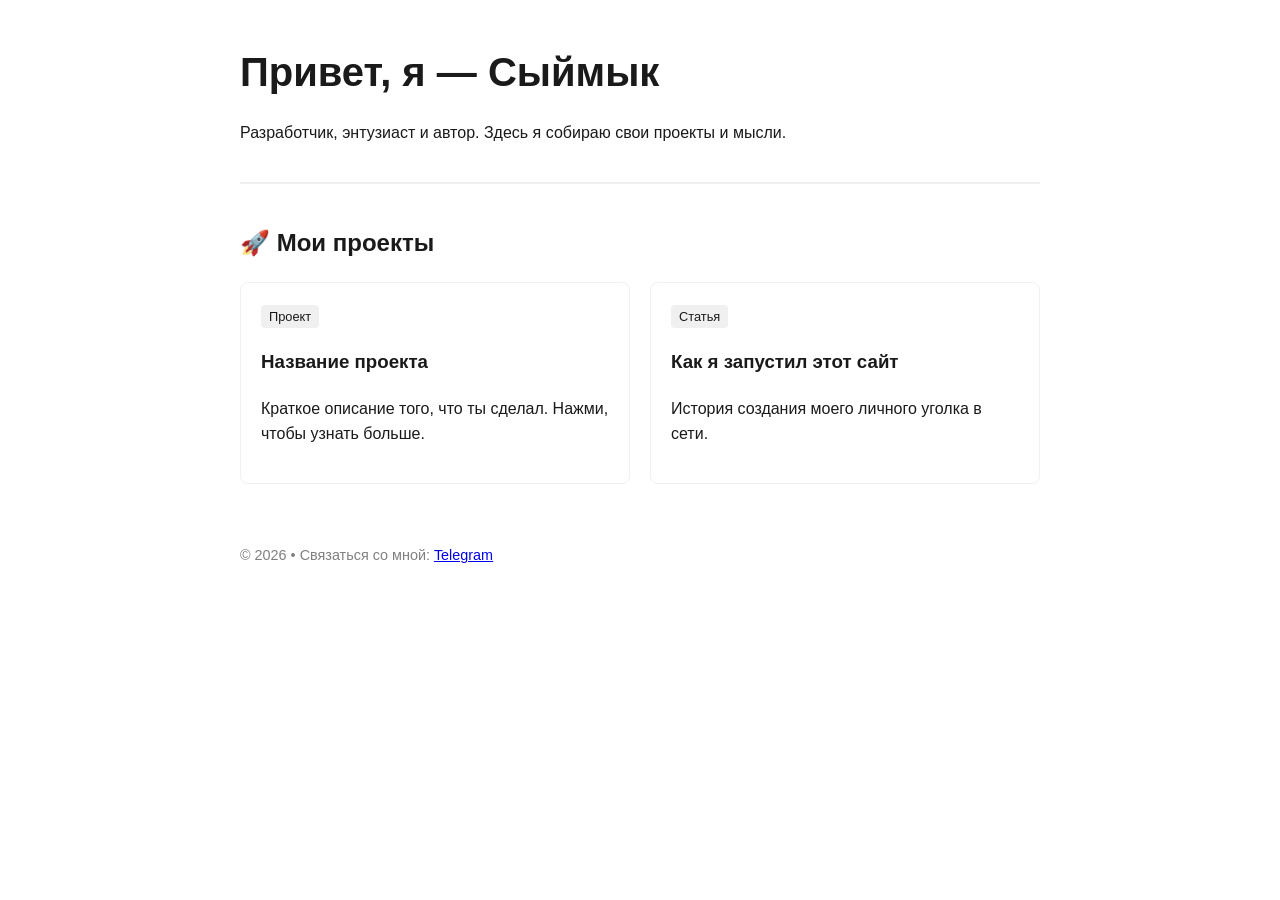
==== index.html @ d3a5e6b9 "Add files via upload" ====
<!DOCTYPE html>
<html lang="ru">
<head>
    <meta charset="UTF-8">
    <meta name="viewport" content="width=device-width, initial-scale=1.0">
    <title>Мой цифровой штаб</title>
    <style>
        :root {
            --bg: #ffffff;
            --text: #1a1a1a;
            --accent: #0070f3;
            --secondary: #f0f0f0;
        }
        body {
            font-family: -apple-system, BlinkMacSystemFont, "Segoe UI", Roboto, sans-serif;
            line-height: 1.6;
            color: var(--text);
            max-width: 800px;
            margin: 40px auto;
            padding: 0 20px;
            background: var(--bg);
        }
        header { border-bottom: 2px solid var(--secondary); padding-bottom: 20px; margin-bottom: 40px; }
        h1 { font-size: 2.5rem; margin-bottom: 10px; }
        .grid { display: grid; grid-template-columns: repeat(auto-fit, minmax(250px, 1fr)); gap: 20px; }
        .card {
            padding: 20px;
            border: 1px solid var(--secondary);
            border-radius: 8px;
            transition: 0.3s;
            text-decoration: none;
            color: inherit;
        }
        .card:hover { border-color: var(--accent); transform: translateY(-2px); }
        .tag { font-size: 0.8rem; background: var(--secondary); padding: 4px 8px; border-radius: 4px; }
        footer { margin-top: 60px; font-size: 0.9rem; color: gray; }
    </style>
</head>
<body>

    <header>
        <h1>Привет, я — Сыймык</h1>
        <p>Разработчик, энтузиаст и автор. Здесь я собираю свои проекты и мысли.</p>
    </header>

    <main>
        <h2>🚀 Мои проекты</h2>
        <div class="grid">
            <div class="card">
                <span class="tag">Проект</span>
                <h3>Название проекта</h3>
                <p>Краткое описание того, что ты сделал. Нажми, чтобы узнать больше.</p>
            </div>

            <div class="card">
                <span class="tag">Статья</span>
                <h3>Как я запустил этот сайт</h3>
                <p>История создания моего личного уголка в сети.</p>
            </div>
        </div>
    </main>

    <footer>
        <p>© 2026 • Связаться со мной: <a href="https://t.me/your_nick">Telegram</a></p>
    </footer>

</body>
</html>
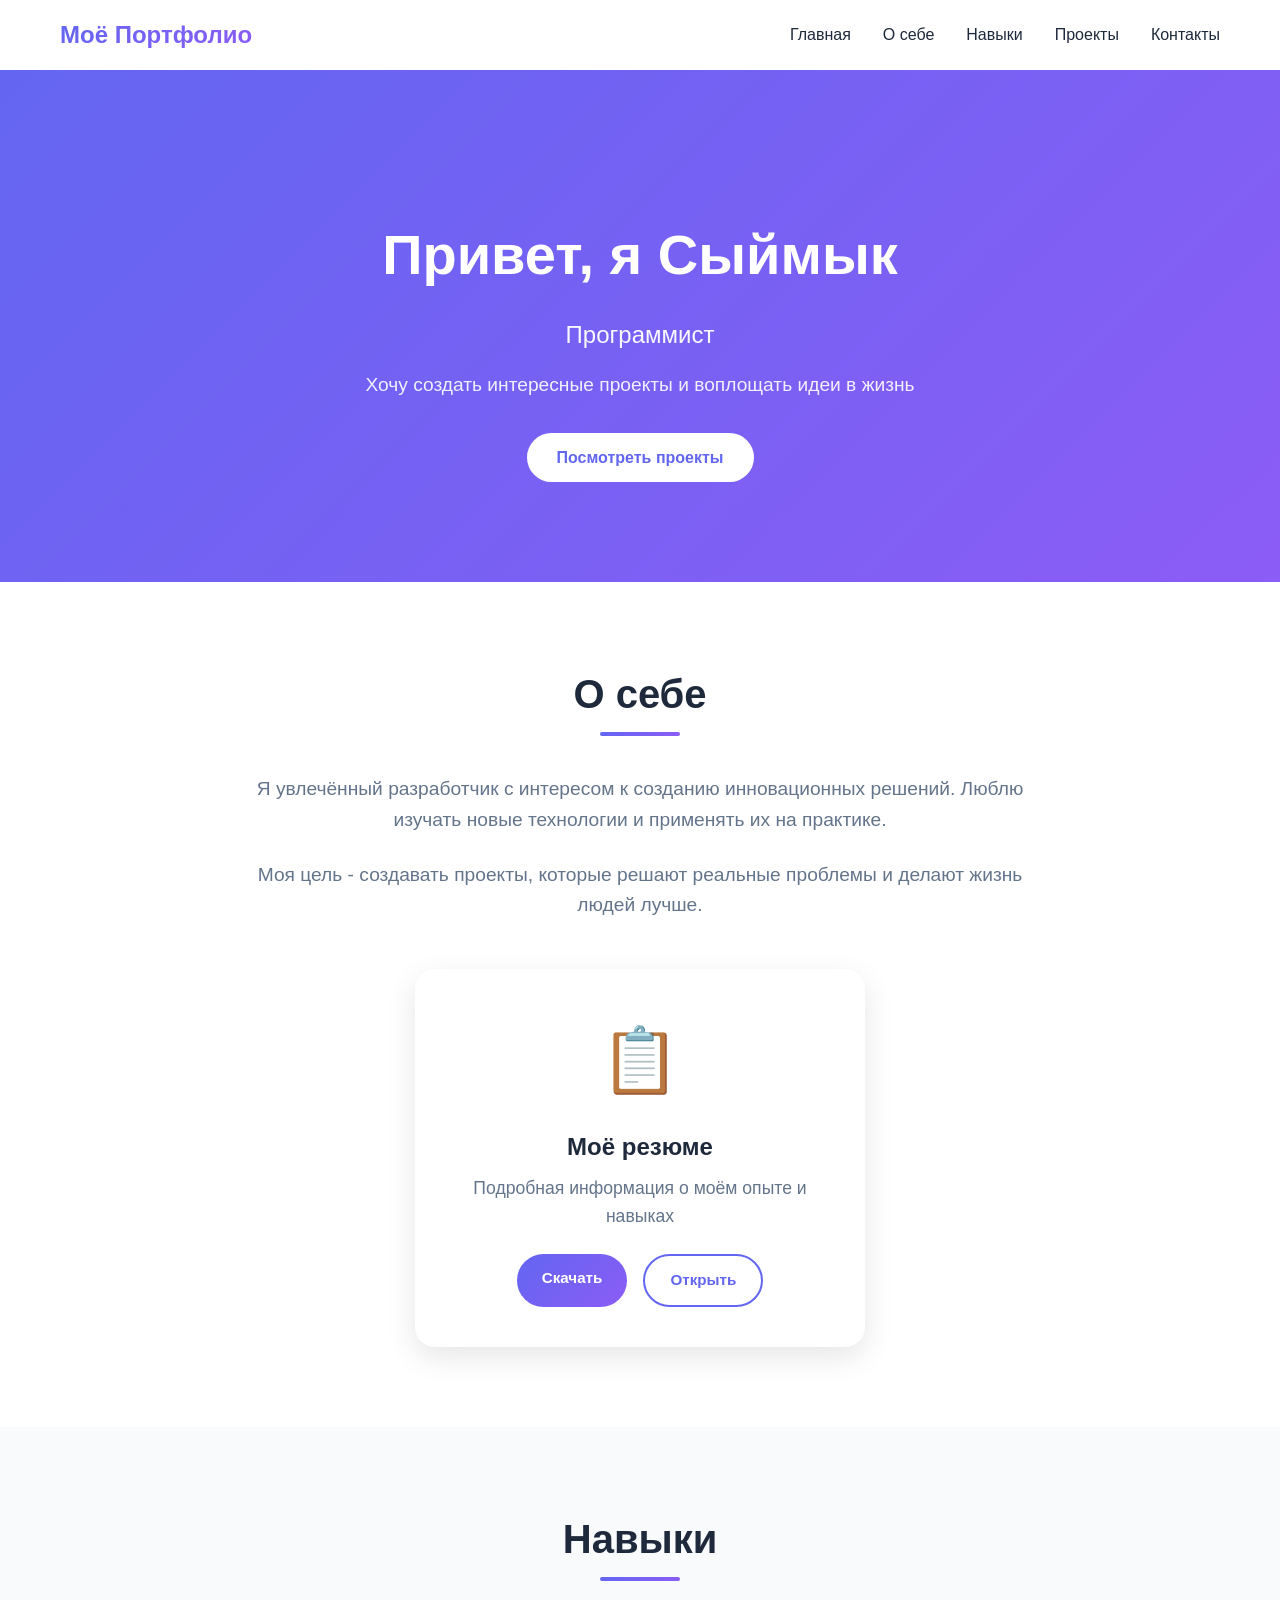
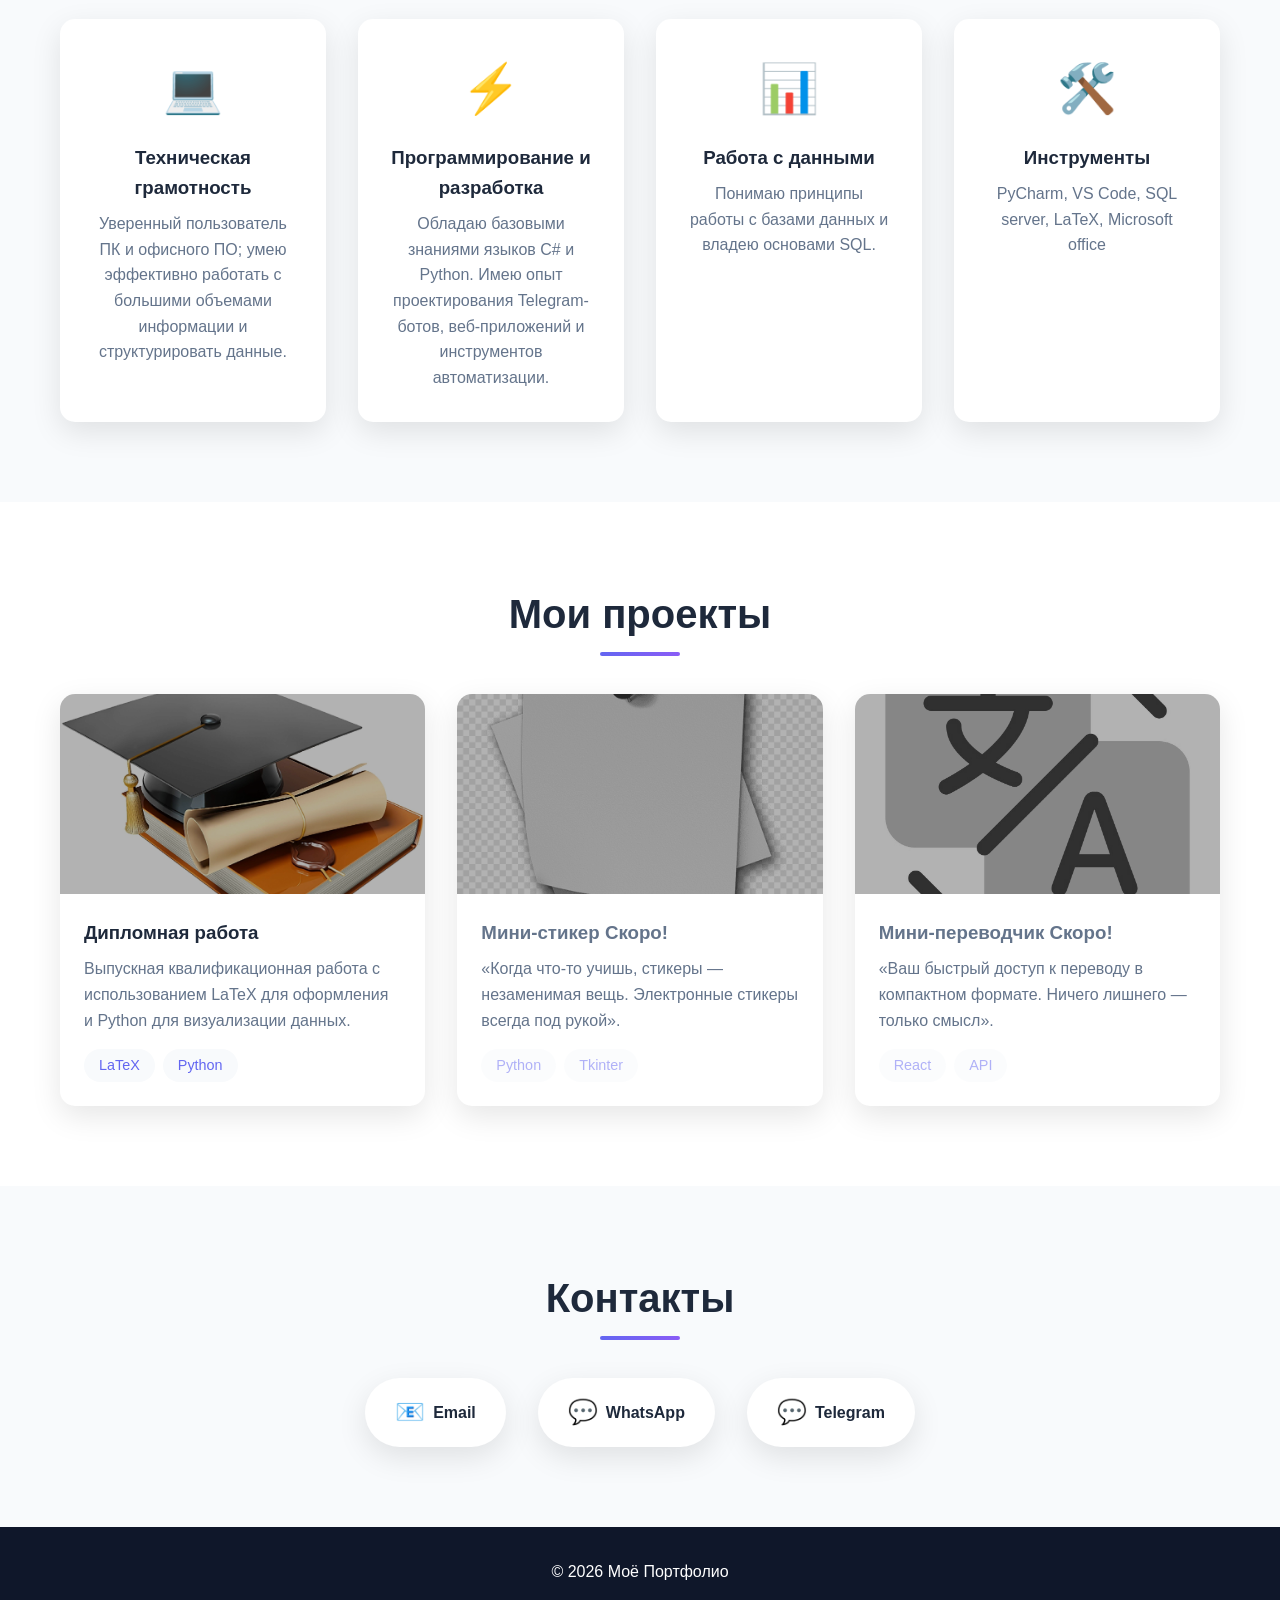
==== commit 934dc5bc: "Add files via upload" ====
--- a/index.html
+++ b/index.html
@@ -3,66 +3,471 @@
 <head>
     <meta charset="UTF-8">
     <meta name="viewport" content="width=device-width, initial-scale=1.0">
-    <title>Мой цифровой штаб</title>
-    <style>
-        :root {
-            --bg: #ffffff;
-            --text: #1a1a1a;
-            --accent: #0070f3;
-            --secondary: #f0f0f0;
-        }
-        body {
-            font-family: -apple-system, BlinkMacSystemFont, "Segoe UI", Roboto, sans-serif;
-            line-height: 1.6;
-            color: var(--text);
-            max-width: 800px;
-            margin: 40px auto;
-            padding: 0 20px;
-            background: var(--bg);
-        }
-        header { border-bottom: 2px solid var(--secondary); padding-bottom: 20px; margin-bottom: 40px; }
-        h1 { font-size: 2.5rem; margin-bottom: 10px; }
-        .grid { display: grid; grid-template-columns: repeat(auto-fit, minmax(250px, 1fr)); gap: 20px; }
-        .card {
-            padding: 20px;
-            border: 1px solid var(--secondary);
-            border-radius: 8px;
-            transition: 0.3s;
-            text-decoration: none;
-            color: inherit;
-        }
-        .card:hover { border-color: var(--accent); transform: translateY(-2px); }
-        .tag { font-size: 0.8rem; background: var(--secondary); padding: 4px 8px; border-radius: 4px; }
-        footer { margin-top: 60px; font-size: 0.9rem; color: gray; }
-    </style>
+    <title>Моё Портфолио</title>
+    <link rel="stylesheet" href="style.css">
 </head>
 <body>
-
-    <header>
-        <h1>Привет, я — Сыймык</h1>
-        <p>Разработчик, энтузиаст и автор. Здесь я собираю свои проекты и мысли.</p>
-    </header>
-
-    <main>
-        <h2>🚀 Мои проекты</h2>
-        <div class="grid">
-            <div class="card">
-                <span class="tag">Проект</span>
-                <h3>Название проекта</h3>
-                <p>Краткое описание того, что ты сделал. Нажми, чтобы узнать больше.</p>
-            </div>
-
-            <div class="card">
-                <span class="tag">Статья</span>
-                <h3>Как я запустил этот сайт</h3>
-                <p>История создания моего личного уголка в сети.</p>
-            </div>
-        </div>
-    </main>
-
-    <footer>
-        <p>© 2026 • Связаться со мной: <a href="https://t.me/your_nick">Telegram</a></p>
+    <!-- Навигация -->
+    <nav class="navbar">
+        <div class="container">
+            <div class="nav-brand">Моё Портфолио</div>
+            <ul class="nav-menu">
+                <li><a href="#home">Главная</a></li>
+                <li><a href="#about">О себе</a></li>
+                <li><a href="#skills">Навыки</a></li>
+                <li><a href="#projects">Проекты</a></li>
+                <li><a href="#contact">Контакты</a></li>
+            </ul>
+        </div>
+    </nav>
+
+    <!-- Главная секция -->
+    <section id="home" class="hero">
+        <div class="container">
+            <div class="hero-content">
+                <h1 class="hero-title">Привет, я <span class="highlight">Сыймык</span></h1>
+                <p class="hero-subtitle">Программист</p>
+                <p class="hero-description">Хочу создать интересные проекты и воплощать идеи в жизнь</p>
+                <a href="#projects" class="btn btn-primary">Посмотреть проекты</a>
+            </div>
+        </div>
+    </section>
+
+    <!-- О себе -->
+    <section id="about" class="section">
+        <div class="container">
+            <h2 class="section-title">О себе</h2>
+            <div class="about-content">
+                <div class="about-text">
+                    <p>Я увлечённый разработчик с интересом к созданию инновационных решений.
+                    Люблю изучать новые технологии и применять их на практике.</p>
+                    <p>Моя цель - создавать проекты, которые решают реальные проблемы и делают жизнь людей лучше.</p>
+                </div>
+
+                <!-- Карточка с резюме -->
+                <div class="resume-card">
+                    <div class="resume-icon">📋</div>
+                    <h3>Моё резюме</h3>
+                    <p>Подробная информация о моём опыте и навыках</p>
+                    <div class="resume-buttons">
+                        <a href="resume.pdf" download class="btn btn-small btn-download">Скачать</a>
+                        <a href="resume.pdf" target="_blank" class="btn btn-small btn-view-resume">Открыть</a>
+                    </div>
+                </div>
+            </div>
+        </div>
+    </section>
+
+    <!-- Навыки -->
+    <section id="skills" class="section section-alt">
+        <div class="container">
+            <h2 class="section-title">Навыки</h2>
+            <div class="skills-grid">
+                <div class="skill-card">
+                    <div class="skill-icon">💻</div>
+                    <h3>Техническая грамотность</h3>
+                    <p>Уверенный пользователь ПК и офисного ПО; умею эффективно работать с большими объемами информации и структурировать данные.</p>
+                </div>
+                <div class="skill-card">
+                    <div class="skill-icon">⚡</div>
+                    <h3>Программирование и разработка</h3>
+                    <p>Обладаю базовыми знаниями языков C# и Python. Имею опыт проектирования Telegram-ботов, веб-приложений и инструментов автоматизации.</p>
+                </div>
+                <div class="skill-card">
+                    <div class="skill-icon">📊</div>
+                    <h3>Работа с данными</h3>
+                    <p>Понимаю принципы работы с базами данных и владею основами SQL.</p>
+                </div>
+                <div class="skill-card">
+                    <div class="skill-icon">🛠️</div>
+                    <h3>Инструменты</h3>
+                    <p>PyCharm, VS Code, SQL server, LaTeX, Microsoft office</p>
+                </div>
+            </div>
+        </div>
+    </section>
+
+    <!-- Проекты -->
+    <section id="projects" class="section">
+    <div class="container">
+        <h2 class="section-title">Мои проекты</h2>
+        <div class="projects-grid">
+
+            <div class="project-card">
+                <div class="project-image">
+                    <img src="images/diplom.jpg" alt="Дипломная работа" class="project-img">
+                    <div class="project-overlay"></div>
+                </div>
+                <div class="project-content">
+                    <h3 class="project-title-clickable" onclick="openModal('modal-diplom')">Дипломная работа</h3>
+                    <p>Выпускная квалификационная работа с использованием LaTeX для оформления и Python для визуализации данных.</p>
+                    <div class="project-tags">
+                        <span class="tag">LaTeX</span>
+                        <span class="tag">Python</span>
+                    </div>
+                </div>
+            </div>
+
+            <div class="project-card project-card-disabled">
+                <div class="project-image">
+                    <img src="images/stiker.png" alt="Мини-стикер" class="project-img" style="filter: grayscale(1);">
+                    <div class="project-overlay"></div>
+                </div>
+                <div class="project-content">
+                    <h3 style="color: var(--text-light);">Мини-стикер <span class="tag-coming">Скоро!</span></h3>
+                    <p>«Когда что-то учишь, стикеры — незаменимая вещь. Электронные стикеры всегда под рукой».</p>
+                    <div class="project-tags" style="opacity: 0.5;">
+                        <span class="tag">Python</span>
+                        <span class="tag">Tkinter</span>
+                    </div>
+                </div>
+            </div>
+
+            <div class="project-card project-card-disabled">
+                <div class="project-image">
+                    <img src="images/translation.jpg" alt="Мини-переводчик" class="project-img" style="filter: grayscale(1);">
+                    <div class="project-overlay"></div>
+                </div>
+                <div class="project-content">
+                    <h3 style="color: var(--text-light);">Мини-переводчик <span class="tag-coming">Скоро!</span></h3>
+                    <p>«Ваш быстрый доступ к переводу в компактном формате. Ничего лишнего — только смысл».</p>
+                    <div class="project-tags" style="opacity: 0.5;">
+                        <span class="tag">React</span>
+                        <span class="tag">API</span>
+                    </div>
+                </div>
+            </div>
+
+        </div>
+    </div>
+</section>
+
+    <!-- Модальное окно: Дипломная работа -->
+    <div id="modal-diplom" class="modal">
+        <div class="modal-content">
+            <span class="modal-close" onclick="closeModal('modal-diplom')">&times;</span>
+
+            <h2>Дипломная работа</h2>
+
+            <div class="modal-section">
+    <h3>📝 Описание проекта</h3>
+
+    <p><strong>Основная цель:</strong> Разработка программного комплекса для поиска самого быстрого способа перевода динамической системы из одного состояния в другое. Особенность проекта — учет «эффекта памяти» в системе (интегро-дифференциальные уравнения), что делает модель применимой в реальных физических и экономических задачах.</p>
+
+    <h4>Что было сделано:</h4>
+    <ul>
+        <li><strong>Математическое моделирование:</strong> Исследована задача быстродействия и применен принцип максимума Понтрягина для нахождения оптимальных траекторий.</li>
+        <li><strong>Сравнительный анализ:</strong> Проведено сравнение точных аналитических решений с результатами численного моделирования (метод Рунге-Кутты 4-го порядка).</li>
+        <li><strong>Разработка ПО:</strong> Создано десктопное приложение на Python с графическим интерфейсом (GUI) и интерактивный модуль в Google Colab.</li>
+        <li><strong>Визуализация:</strong> Реализовано построение динамических графиков состояния системы и режимов управления.</li>
+    </ul>
+
+    <h4>Стек технологий:</h4>
+    <ul>
+        <li><strong>Язык:</strong> Python</li>
+        <li><strong>Библиотеки:</strong> NumPy, Matplotlib, Tkinter</li>
+        <li><strong>Среды:</strong> PyCharm, Google Colab</li>
+    </ul>
+
+    <p><strong>Ключевой результат:</strong> Программа позволяет менять параметры системы «на лету» и мгновенно видеть изменение траектории движения. Это готовый инструмент для анализа процессов с последействием (теплоперенос, рыночные модели).</p>
+
+    <hr> <p><em>Краткий анонс: Исследование и программная реализация задачи быстродействия для систем с последействием.</em></p>
+
+    <div class="links">
+        <a href="https://colab.research.google.com/drive/1sYflpR2aq0N4wyMgkzaCAVsc2KGVBK6u?usp=sharing" target="_blank">🔗 Открыть в Google Colab</a>
+    </div>
+</div>
+
+            <div class="modal-section">
+                <h3>🖼️ Иллюстрации из работы</h3>
+                <div class="modal-gallery">
+                    <img src="images/img_2.png" alt="Скриншот 1">
+                    <img src="images/img.png" alt="Скриншот 2">
+                    <img src="images/img_1.png" alt="Скриншот 3">
+                </div>
+            </div>
+
+
+            <div class="modal-section">
+                 <h3>🛠️ Инструменты</h3>
+                <div class="project-tags">
+        <a href="https://www.latex-project.org/" target="_blank" rel="noopener noreferrer" class="tag-link">
+            <span class="tag">LaTeX</span>
+        </a>
+        <a href="https://www.python.org/" target="_blank" rel="noopener noreferrer" class="tag-link">
+            <span class="tag">Python</span>
+        </a>
+        <a href="https://matplotlib.org/" target="_blank" rel="noopener noreferrer" class="tag-link">
+            <span class="tag">Matplotlib</span>
+        </a>
+        <a href="https://numpy.org/" target="_blank" rel="noopener noreferrer" class="tag-link">
+            <span class="tag">NumPy</span>
+        </a>
+        <a href="https://pandas.pydata.org/" target="_blank" rel="noopener noreferrer" class="tag-link">
+            <span class="tag">Pandas</span>
+        </a>
+    </div>
+</div>
+
+            <div class="modal-section">
+    <h3>📥 Ознакомиться с работой</h3>
+    <div class="resume-buttons" style="justify-content: flex-start; gap: 15px;">
+        <a href="ВКР_Анарбек_уулу_Сыймык.pdf" target="_blank" class="btn btn-view-resume">👁️ Посмотреть онлайн</a>
+        <a href="ВКР_Анарбек_уулу_Сыймык.pdf" download class="btn btn-download-modal">📄 Скачать PDF</a>
+    </div>
+    <p class="download-note" style="margin-top: 10px;">Размер: ~5 MB | Формат: PDF</p>
+</div>
+        </div>
+    </div>
+
+    <!-- Модальное окно: Мини-стикер -->
+    <div id="modal-sticker" class="modal">
+        <div class="modal-content">
+            <span class="modal-close" onclick="closeModal('modal-sticker')">&times;</span>
+
+            <h2>Мини-стикер</h2>
+
+            <div class="modal-section">
+                <h3>📝 Описание проекта</h3>
+                <p>Приложение для создания электронных стикеров с удобной систематизацией и возможностью быстрого доступа. Идеально подходит для запоминания информации и организации заметок при обучении.</p>
+
+                <p><strong>Основные функции:</strong></p>
+                <ul>
+                    <li>Создание и редактирование стикеров</li>
+                    <li>Категоризация по темам</li>
+                    <li>Поиск по содержимому</li>
+                    <li>Цветовая маркировка заметок</li>
+                    <li>Сохранение в локальном хранилище</li>
+                </ul>
+            </div>
+
+            <div class="modal-section">
+                <h3>🖼️ Скриншоты</h3>
+                <div class="modal-gallery">
+                    <img src="images/sticker-screen1.jpg" alt="Скриншот 1">
+                    <img src="images/sticker-screen2.jpg" alt="Скриншот 2">
+                    <img src="images/sticker-screen3.jpg" alt="Скриншот 3">
+                </div>
+            </div>
+
+            <div class="modal-section">
+                <h3>💻 Фрагмент кода</h3>
+                <pre><code>import tkinter as tk
+from tkinter import messagebox
+import os
+
+def save_on_close():
+    try:
+        with open("task_data.txt", "w", encoding="utf-8") as f:
+            f.write(task_text.get("1.0", "end-1c"))
+    except Exception as e:
+        print(f"Ошибка сохранения: {e}")
+    root.destroy()
+
+
+def show_menu(event):
+    menu.post(event.x_root, event.y_root)
+
+def make_copy():
+    task_text.event_generate("<<Copy>>")
+
+def make_paste():
+    task_text.event_generate("<<Paste>>")
+
+def make_cut():
+    task_text.event_generate("<<Cut>>")
+
+def select_all():
+    task_text.tag_add("sel", "1.0", "end")
+    return "break"
+
+root = tk.Tk()
+root.title("Стикер")
+root.geometry("240x180")
+root.attributes("-topmost", True)
+root.configure(bg="#fff9c4")
+
+menu = tk.Menu(root, tearoff=0)
+menu.add_command(label="Копировать", command=make_copy)
+menu.add_command(label="Вставить", command=make_paste)
+menu.add_command(label="Вырезать", command=make_cut)
+menu.add_separator()
+menu.add_command(label="Выделить всё", command=select_all)
+
+
+tk.Label(root, text="ТЕКУЩАЯ ЗАДАЧА:", font=("Arial", 8, "bold"),
+         bg="#fff9c4", fg="#857700").pack(pady=(10, 0))
+
+
+task_text = tk.Text(root, font=("Segoe UI", 10), bg="#fff9c4",
+                    relief="flat", padx=10, pady=5, wrap="word",
+                    insertbackground="#857700", undo=True)
+task_text.pack(expand=True, fill="both")
+
+
+task_text.bind("<Button-3>", show_menu)
+
+
+task_text.bind("<Control-a>", select_all)
+task_text.bind("<Control-A>", select_all)
+
+
+if os.path.exists("task_data.txt"):
+    try:
+        with open("task_data.txt", "r", encoding="utf-8") as f:
+            task_text.insert("1.0", f.read())
+    except:
+        pass
+
+tk.Label(root,  font=("Arial", 7, "italic"),
+         bg="#fff9c4", fg="#b2a700").pack(side="bottom", pady=5)
+
+root.protocol("WM_DELETE_WINDOW", save_on_close)
+root.mainloop()
+
+                </code></pre>
+            </div>
+
+            <div class="modal-section">
+                <h3>🛠️ Технологии</h3>
+                <div class="project-tags">
+                    <span class="tag">PyCharm</span>
+                    <span class="tag">Tkinter</span>
+                    <span class="tag"></span>
+                    <span class="tag">LocalStorage</span>
+                </div>
+            </div>
+
+            <div class="modal-section">
+                <h3>📥 Скачать приложение</h3>
+                <a href="files/mini-sticker.zip" download class="btn btn-download-modal">💾 Скачать .exe</a>
+                <p class="download-note">Размер: 2.5 MB | Windows 10/11</p>
+            </div>
+
+            <div class="modal-section">
+                <h3>🔗 Ссылки</h3>
+                <div class="modal-links">
+                    <a href="https://github.com/yourusername/mini-sticker" target="_blank" class="modal-link">💻 GitHub</a>
+                    <a href="demo-sticker.html" target="_blank" class="modal-link">🌐 Демо</a>
+                </div>
+            </div>
+        </div>
+    </div>
+
+    <!-- Модальное окно: Мини-переводчик -->
+    <div id="modal-translator" class="modal">
+        <div class="modal-content">
+            <span class="modal-close" onclick="closeModal('modal-translator')">&times;</span>
+
+            <h2>Мини-переводчик</h2>
+
+            <div class="modal-section">
+                <h3>📝 Описание проекта</h3>
+                <p>Компактное приложение для быстрого перевода текста между различными языками. Минималистичный интерфейс позволяет сосредоточиться на самом важном — получении точного перевода.</p>
+
+                <p><strong>Основные возможности:</strong></p>
+                <ul>
+                    <li>Перевод между 50+ языками</li>
+                    <li>Мгновенный результат</li>
+                    <li>История переводов</li>
+                    <li>Копирование одним кликом</li>
+                    <li>Работа без интернета</li>
+                </ul>
+            </div>
+
+            <div class="modal-section">
+                <h3>🖼️ Скриншоты</h3>
+                <div class="modal-gallery">
+                    <img src="images/translator-screen1.jpg" alt="Скриншот 1">
+                    <img src="images/translator-screen2.jpg" alt="Скриншот 2">
+                    <img src="images/translator-screen3.jpg" alt="Скриншот 3">
+                </div>
+            </div>
+
+            <div class="modal-section">
+                <h3>💻 Фрагмент кода</h3>
+                <pre><code>import React, { useState } from 'react';
+
+function Translator() {
+    const [text, setText] = useState('');
+    const [translation, setTranslation] = useState('');
+
+    const translateText = async () => {
+        const response = await fetch('/api/translate', {
+            method: 'POST',
+            body: JSON.stringify({ text, target: 'ru' })
+        });
+        const data = await response.json();
+        setTranslation(data.translation);
+    };
+
+    return (
+        &lt;div&gt;
+            &lt;textarea value={text} onChange={(e) =&gt; setText(e.target.value)} /&gt;
+            &lt;button onClick={translateText}&gt;Translate&lt;/button&gt;
+            &lt;p&gt;{translation}&lt;/p&gt;
+        &lt;/div&gt;
+    );
+}</code></pre>
+            </div>
+
+            <div class="modal-section">
+                <h3>🛠️ Технологии</h3>
+                <div class="project-tags">
+                    <span class="tag">React</span>
+                    <span class="tag">JavaScript</span>
+                    <span class="tag">Translation API</span>
+                    <span class="tag">CSS3</span>
+                </div>
+            </div>
+
+            <div class="modal-section">
+                <h3>📥 Скачать приложение</h3>
+                <a href="files/mini-translator.exe" download class="btn btn-download-modal">💾 Скачать .exe</a>
+                <p class="download-note">Размер: 3.2 MB | Windows 10/11</p>
+            </div>
+
+            <div class="modal-section">
+                <h3>🔗 Ссылки</h3>
+                <div class="modal-links">
+                    <a href="https://github.com/yourusername/mini-translator" target="_blank" class="modal-link">💻 GitHub</a>
+                    <a href="demo-translator.html" target="_blank" class="modal-link">🌐 Демо</a>
+                </div>
+            </div>
+        </div>
+    </div>
+
+    <!-- Контакты -->
+    <section id="contact" class="section section-alt">
+        <div class="container">
+            <h2 class="section-title">Контакты</h2>
+            <div class="contact-content">
+                <p class="contact-text"></p>
+                <div class="contact-links">
+                    <a href="mailto:syimyk.d.anarbekov@gmail.com" class="contact-link">
+                        <span class="contact-icon">📧</span>
+                        Email
+                    </a>
+                    <a href="https://wa.me/996703633725" class="contact-link" target="_blank">
+                        <span class="contact-icon">💬</span>
+                        WhatsApp
+                    </a>
+                    <a href="https://t.me/s_y_i_m_y_k" target="_blank" class="contact-link">
+                        <span class="contact-icon">💬</span>
+                        Telegram
+                    </a>
+                </div>
+            </div>
+        </div>
+    </section>
+
+    <!-- Footer -->
+    <footer class="footer">
+        <div class="container">
+            <p>&copy; 2026 Моё Портфолио</p>
+        </div>
     </footer>
 
+    <script src="script.js"></script>
 </body>
 </html>
--- a/style.css
+++ b/style.css
@@ -0,0 +1,717 @@
+/* Основные стили */
+* {
+    margin: 0;
+    padding: 0;
+    box-sizing: border-box;
+}
+
+:root {
+    --primary-color: #6366f1;
+    --secondary-color: #8b5cf6;
+    --dark-bg: #0f172a;
+    --light-bg: #f8fafc;
+    --text-dark: #1e293b;
+    --text-light: #64748b;
+    --white: #ffffff;
+    --shadow: 0 10px 30px rgba(0, 0, 0, 0.1);
+    --transition: all 0.3s ease;
+}
+
+body {
+    font-family: 'Segoe UI', Tahoma, Geneva, Verdana, sans-serif;
+    line-height: 1.6;
+    color: var(--text-dark);
+    overflow-x: hidden;
+}
+
+.container {
+    max-width: 1200px;
+    margin: 0 auto;
+    padding: 0 20px;
+}
+
+/* Навигация */
+.navbar {
+    background: var(--white);
+    box-shadow: var(--shadow);
+    position: fixed;
+    width: 100%;
+    top: 0;
+    z-index: 1000;
+    padding: 1rem 0;
+}
+
+.navbar .container {
+    display: flex;
+    justify-content: space-between;
+    align-items: center;
+}
+
+.nav-brand {
+    font-size: 1.5rem;
+    font-weight: bold;
+    background: linear-gradient(135deg, var(--primary-color), var(--secondary-color));
+    -webkit-background-clip: text;
+    -webkit-text-fill-color: transparent;
+    background-clip: text;
+}
+
+.nav-menu {
+    display: flex;
+    list-style: none;
+    gap: 2rem;
+}
+
+.nav-menu a {
+    text-decoration: none;
+    color: var(--text-dark);
+    font-weight: 500;
+    transition: var(--transition);
+    position: relative;
+}
+
+.nav-menu a::after {
+    content: '';
+    position: absolute;
+    bottom: -5px;
+    left: 0;
+    width: 0;
+    height: 2px;
+    background: var(--primary-color);
+    transition: var(--transition);
+}
+
+.nav-menu a:hover::after {
+    width: 100%;
+}
+
+.nav-menu a:hover {
+    color: var(--primary-color);
+}
+
+/* Главная секция */
+.hero {
+    background: linear-gradient(135deg, var(--primary-color), var(--secondary-color));
+    color: var(--white);
+    padding: 150px 0 100px;
+    margin-top: 60px;
+    text-align: center;
+}
+
+.hero-title {
+    font-size: 3.5rem;
+    margin-bottom: 1rem;
+    animation: fadeInUp 1s ease;
+}
+
+.highlight {
+    position: relative;
+    display: inline-block;
+}
+
+.highlight::after {
+    content: '';
+    position: absolute;
+    bottom: 10px;
+    left: 0;
+    width: 100%;
+    height: 10px;
+    background: rgba(255, 255, 255, 0.3);
+    z-index: -1;
+}
+
+.hero-subtitle {
+    font-size: 1.5rem;
+    margin-bottom: 1rem;
+    opacity: 0.95;
+    animation: fadeInUp 1s ease 0.2s backwards;
+}
+
+.hero-description {
+    font-size: 1.2rem;
+    margin-bottom: 2rem;
+    opacity: 0.9;
+    animation: fadeInUp 1s ease 0.4s backwards;
+}
+
+/* Кнопки */
+.btn {
+    display: inline-block;
+    padding: 12px 30px;
+    text-decoration: none;
+    border-radius: 50px;
+    font-weight: 600;
+    transition: var(--transition);
+    animation: fadeInUp 1s ease 0.6s backwards;
+}
+
+.btn-primary {
+    background: var(--white);
+    color: var(--primary-color);
+}
+
+.btn-primary:hover {
+    transform: translateY(-3px);
+    box-shadow: 0 10px 25px rgba(0, 0, 0, 0.2);
+}
+
+/* Секции */
+.section {
+    padding: 80px 0;
+}
+
+.section-alt {
+    background: var(--light-bg);
+}
+
+.section-title {
+    text-align: center;
+    font-size: 2.5rem;
+    margin-bottom: 3rem;
+    position: relative;
+    width: 100%;
+}
+
+.section-title::after {
+    content: '';
+    position: absolute;
+    bottom: -10px;
+    left: 50%;
+    transform: translateX(-50%);
+    width: 80px;
+    height: 4px;
+    background: linear-gradient(135deg, var(--primary-color), var(--secondary-color));
+    border-radius: 2px;
+}
+/* О себе */
+.about-content {
+    max-width: 800px;
+    margin: 0 auto;
+    text-align: center;
+}
+
+.about-text p {
+    font-size: 1.2rem;
+    color: var(--text-light);
+    margin-bottom: 1.5rem;
+}
+
+/* Навыки */
+.skills-grid {
+    display: grid;
+    grid-template-columns: repeat(auto-fit, minmax(250px, 1fr));
+    gap: 2rem;
+}
+
+.skill-card {
+    background: var(--white);
+    padding: 2rem;
+    border-radius: 15px;
+    text-align: center;
+    box-shadow: var(--shadow);
+    transition: var(--transition);
+}
+
+.skill-card:hover {
+    transform: translateY(-10px);
+    box-shadow: 0 15px 40px rgba(0, 0, 0, 0.15);
+}
+
+.skill-icon {
+    font-size: 3rem;
+    margin-bottom: 1rem;
+}
+
+.skill-card h3 {
+    margin-bottom: 0.5rem;
+    color: var(--text-dark);
+}
+
+.skill-card p {
+    color: var(--text-light);
+}
+
+/* Проекты */
+.projects-grid {
+    display: grid;
+    grid-template-columns: repeat(auto-fit, minmax(300px, 1fr));
+    gap: 2rem;
+}
+
+.project-link {
+    text-decoration: none;
+    color: inherit;
+    display: block;
+}
+
+.project-card {
+    background: var(--white);
+    border-radius: 15px;
+    overflow: hidden;
+    box-shadow: var(--shadow);
+    transition: var(--transition);
+    cursor: pointer;
+}
+
+.project-card:hover {
+    transform: translateY(-10px);
+    box-shadow: 0 15px 40px rgba(0, 0, 0, 0.15);
+}
+
+.project-image {
+    height: 200px;
+    position: relative;
+    overflow: hidden;
+}
+
+.project-img {
+    width: 100%;
+    height: 100%;
+    object-fit: cover;
+    transition: transform 0.3s ease;
+}
+
+.project-card:hover .project-img {
+    transform: scale(1.1);
+}
+
+/* Затемнение поверх картинки */
+.project-overlay {
+    position: absolute;
+    top: 0;
+    left: 0;
+    width: 100%;
+    height: 100%;
+    background: rgba(0, 0, 0, 0.3);
+    transition: var(--transition);
+}
+
+.project-card:hover .project-overlay {
+    background: rgba(0, 0, 0, 0.5);
+}
+
+.project-content {
+    padding: 1.5rem;
+}
+
+.project-content h3 {
+    margin-bottom: 0.5rem;
+    color: var(--text-dark);
+}
+
+.project-content p {
+    color: var(--text-light);
+    margin-bottom: 1rem;
+}
+
+.project-tags {
+    display: flex;
+    gap: 0.5rem;
+    flex-wrap: wrap;
+}
+
+.tag {
+    background: var(--light-bg);
+    color: var(--primary-color);
+    padding: 5px 15px;
+    border-radius: 20px;
+    font-size: 0.9rem;
+    font-weight: 500;
+}
+
+/* Контакты */
+.contact-content {
+    text-align: center;
+}
+
+.contact-text {
+    font-size: 1.3rem;
+    color: var(--text-light);
+    margin-bottom: 2rem;
+}
+
+.contact-links {
+    display: flex;
+    justify-content: center;
+    gap: 2rem;
+    flex-wrap: wrap;
+}
+
+.contact-link {
+    display: flex;
+    align-items: center;
+    gap: 0.5rem;
+    padding: 15px 30px;
+    background: var(--white);
+    color: var(--text-dark);
+    text-decoration: none;
+    border-radius: 50px;
+    font-weight: 600;
+    box-shadow: var(--shadow);
+    transition: var(--transition);
+}
+
+.contact-link:hover {
+    transform: translateY(-5px);
+    box-shadow: 0 10px 30px rgba(0, 0, 0, 0.15);
+    background: linear-gradient(135deg, var(--primary-color), var(--secondary-color));
+    color: var(--white);
+}
+
+.contact-icon {
+    font-size: 1.5rem;
+}
+
+/* Footer */
+.footer {
+    background: var(--dark-bg);
+    color: var(--white);
+    text-align: center;
+    padding: 2rem 0;
+}
+
+/* Анимации */
+@keyframes fadeInUp {
+    from {
+        opacity: 0;
+        transform: translateY(30px);
+    }
+    to {
+        opacity: 1;
+        transform: translateY(0);
+    }
+}
+
+/* Карточка резюме */
+.resume-card {
+    background: var(--white);
+    padding: 2.5rem;
+    border-radius: 20px;
+    box-shadow: var(--shadow);
+    text-align: center;
+    margin-top: 3rem;
+    max-width: 450px;
+    margin-left: auto;
+    margin-right: auto;
+    transition: var(--transition);
+}
+
+.resume-card:hover {
+    transform: translateY(-5px);
+    box-shadow: 0 15px 40px rgba(0, 0, 0, 0.15);
+}
+
+.resume-icon {
+    font-size: 4rem;
+    margin-bottom: 1rem;
+    animation: bounce 2s infinite;
+}
+
+.resume-card h3 {
+    color: var(--text-dark);
+    margin-bottom: 0.5rem;
+    font-size: 1.5rem;
+}
+
+.resume-card p {
+    color: var(--text-light);
+    margin-bottom: 1.5rem;
+    font-size: 1.1rem;
+}
+
+.resume-buttons {
+    display: flex;
+    gap: 1rem;
+    justify-content: center;
+    flex-wrap: wrap;
+}
+
+.btn-small {
+    padding: 12px 25px;
+    font-size: 0.95rem;
+}
+
+.btn-download {
+    background: linear-gradient(135deg, var(--primary-color), var(--secondary-color));
+    color: var(--white);
+}
+
+.btn-view-resume {
+    background: var(--white);
+    color: var(--primary-color);
+    border: 2px solid var(--primary-color);
+}
+
+.btn-download:hover {
+    transform: translateY(-3px);
+    box-shadow: 0 8px 20px rgba(99, 102, 241, 0.4);
+}
+
+.btn-view-resume:hover {
+    background: var(--primary-color);
+    color: var(--white);
+    transform: translateY(-3px);
+}
+
+/* Анимация для иконки */
+@keyframes bounce {
+    0%, 100% {
+        transform: translateY(0);
+    }
+    50% {
+        transform: translateY(-10px);
+    }
+}
+
+/* Кликабельный заголовок проекта */
+.project-title-clickable {
+    cursor: pointer;
+    transition: var(--transition);
+}
+
+.project-title-clickable:hover {
+    color: var(--primary-color);
+    text-decoration: underline;
+}
+
+/* Модальное окно */
+.modal {
+    display: none;
+    position: fixed;
+    z-index: 2000;
+    left: 0;
+    top: 0;
+    width: 100%;
+    height: 100%;
+    overflow: auto;
+    background-color: rgba(0, 0, 0, 0.7);
+    animation: fadeIn 0.3s ease;
+}
+
+.modal-content {
+    background-color: var(--white);
+    margin: 50px auto;
+    padding: 40px;
+    border-radius: 20px;
+    width: 90%;
+    max-width: 900px;
+    max-height: 85vh;
+    overflow-y: auto;
+    position: relative;
+    animation: slideDown 0.3s ease;
+}
+
+.modal-close {
+    position: absolute;
+    right: 20px;
+    top: 20px;
+    font-size: 35px;
+    font-weight: bold;
+    color: var(--text-light);
+    cursor: pointer;
+    transition: var(--transition);
+}
+
+.modal-close:hover {
+    color: var(--primary-color);
+    transform: scale(1.2);
+}
+
+.modal-content h2 {
+    color: var(--text-dark);
+    margin-bottom: 2rem;
+    font-size: 2rem;
+}
+
+.modal-section {
+    margin-bottom: 2.5rem;
+}
+
+.modal-section h3 {
+    color: var(--text-dark);
+    margin-bottom: 1rem;
+    font-size: 1.3rem;
+}
+
+.modal-section p {
+    color: var(--text-light);
+    line-height: 1.8;
+    margin-bottom: 1rem;
+}
+
+.modal-section ul {
+    list-style: none;
+    padding-left: 0;
+}
+
+.modal-section ul li {
+    color: var(--text-light);
+    padding: 0.5rem 0;
+    padding-left: 1.5rem;
+    position: relative;
+}
+
+.modal-section ul li::before {
+    content: "✓";
+    position: absolute;
+    left: 0;
+    color: var(--primary-color);
+    font-weight: bold;
+}
+
+/* Галерея */
+.modal-gallery {
+    display: grid;
+    grid-template-columns: repeat(auto-fit, minmax(250px, 1fr));
+    gap: 1rem;
+    margin-top: 1rem;
+}
+
+.modal-gallery img {
+    width: 100%;
+    height: 200px;
+    object-fit: cover;
+    border-radius: 10px;
+    box-shadow: var(--shadow);
+}
+
+/* Код */
+.modal-section pre {
+    background: #f5f5f5;
+    padding: 1.5rem;
+    border-radius: 10px;
+    overflow-x: auto;
+    border-left: 4px solid var(--primary-color);
+}
+
+.modal-section code {
+    color: #333;
+    font-family: 'Courier New', monospace;
+    font-size: 0.9rem;
+}
+
+/* Кнопки в модалке */
+.btn-download-modal {
+    display: inline-block;
+    padding: 15px 30px;
+    background: linear-gradient(135deg, var(--primary-color), var(--secondary-color));
+    color: var(--white);
+    text-decoration: none;
+    border-radius: 50px;
+    font-weight: 600;
+    transition: var(--transition);
+}
+
+.btn-download-modal:hover {
+    transform: translateY(-3px);
+    box-shadow: 0 10px 25px rgba(99, 102, 241, 0.4);
+}
+
+.download-note {
+    font-size: 0.9rem;
+    color: var(--text-light);
+    margin-top: 0.5rem;
+}
+
+.modal-links {
+    display: flex;
+    gap: 1rem;
+    flex-wrap: wrap;
+}
+
+.modal-link {
+    padding: 12px 25px;
+    background: var(--light-bg);
+    color: var(--primary-color);
+    text-decoration: none;
+    border-radius: 50px;
+    border: 2px solid var(--primary-color);
+    transition: var(--transition);
+}
+
+.modal-link:hover {
+    background: var(--primary-color);
+    color: var(--white);
+}
+
+@keyframes fadeIn {
+    from { opacity: 0; }
+    to { opacity: 1; }
+}
+
+@keyframes slideDown {
+    from {
+        transform: translateY(-50px);
+        opacity: 0;
+    }
+    to {
+        transform: translateY(0);
+        opacity: 1;
+    }
+}
+/* Адаптивность */
+@media (max-width: 768px) {
+    .nav-menu {
+        flex-direction: column;
+        gap: 1rem;
+        display: none;
+    }
+
+    .hero-title {
+        font-size: 2.5rem;
+    }
+
+    .hero-subtitle {
+        font-size: 1.2rem;
+    }
+
+    .section-title {
+        font-size: 2rem;
+    }
+
+    .skills-grid,
+    .projects-grid {
+        grid-template-columns: 1fr;
+    }
+
+    .contact-links {
+        flex-direction: column;
+        align-items: center;
+    }
+}
+
+@media (max-width: 480px) {
+    .hero-title {
+        font-size: 2rem;
+    }
+
+    .container {
+        padding: 0 15px;
+    }
+}
+
+/* Улучшаем плавность и фон */
+.modal {
+    display: none;
+    position: fixed;
+    z-index: 2000;
+    left: 0;
+    top: 0;
+    width: 100%;
+    height: 100%;
+    background-color: rgba(15, 23, 42, 0.85); /* Более глубокий цвет из твоей палитры */
+    backdrop-filter: blur(8px); /* Размытие заднего плана */
+    animation: fadeIn 0.3s ease;
+}
+
+/* Стилизация скроллбара внутри модалки (для красоты) */
+.modal-content::-webkit-scrollbar {
+    width: 8px;
+}
+.modal-content::-webkit-scrollbar-track {
+    background: var(--light-bg);
+}
+.modal-content::-webkit-scrollbar-thumb {
+    background: var(--primary-color);
+    border-radius: 10px;
+}
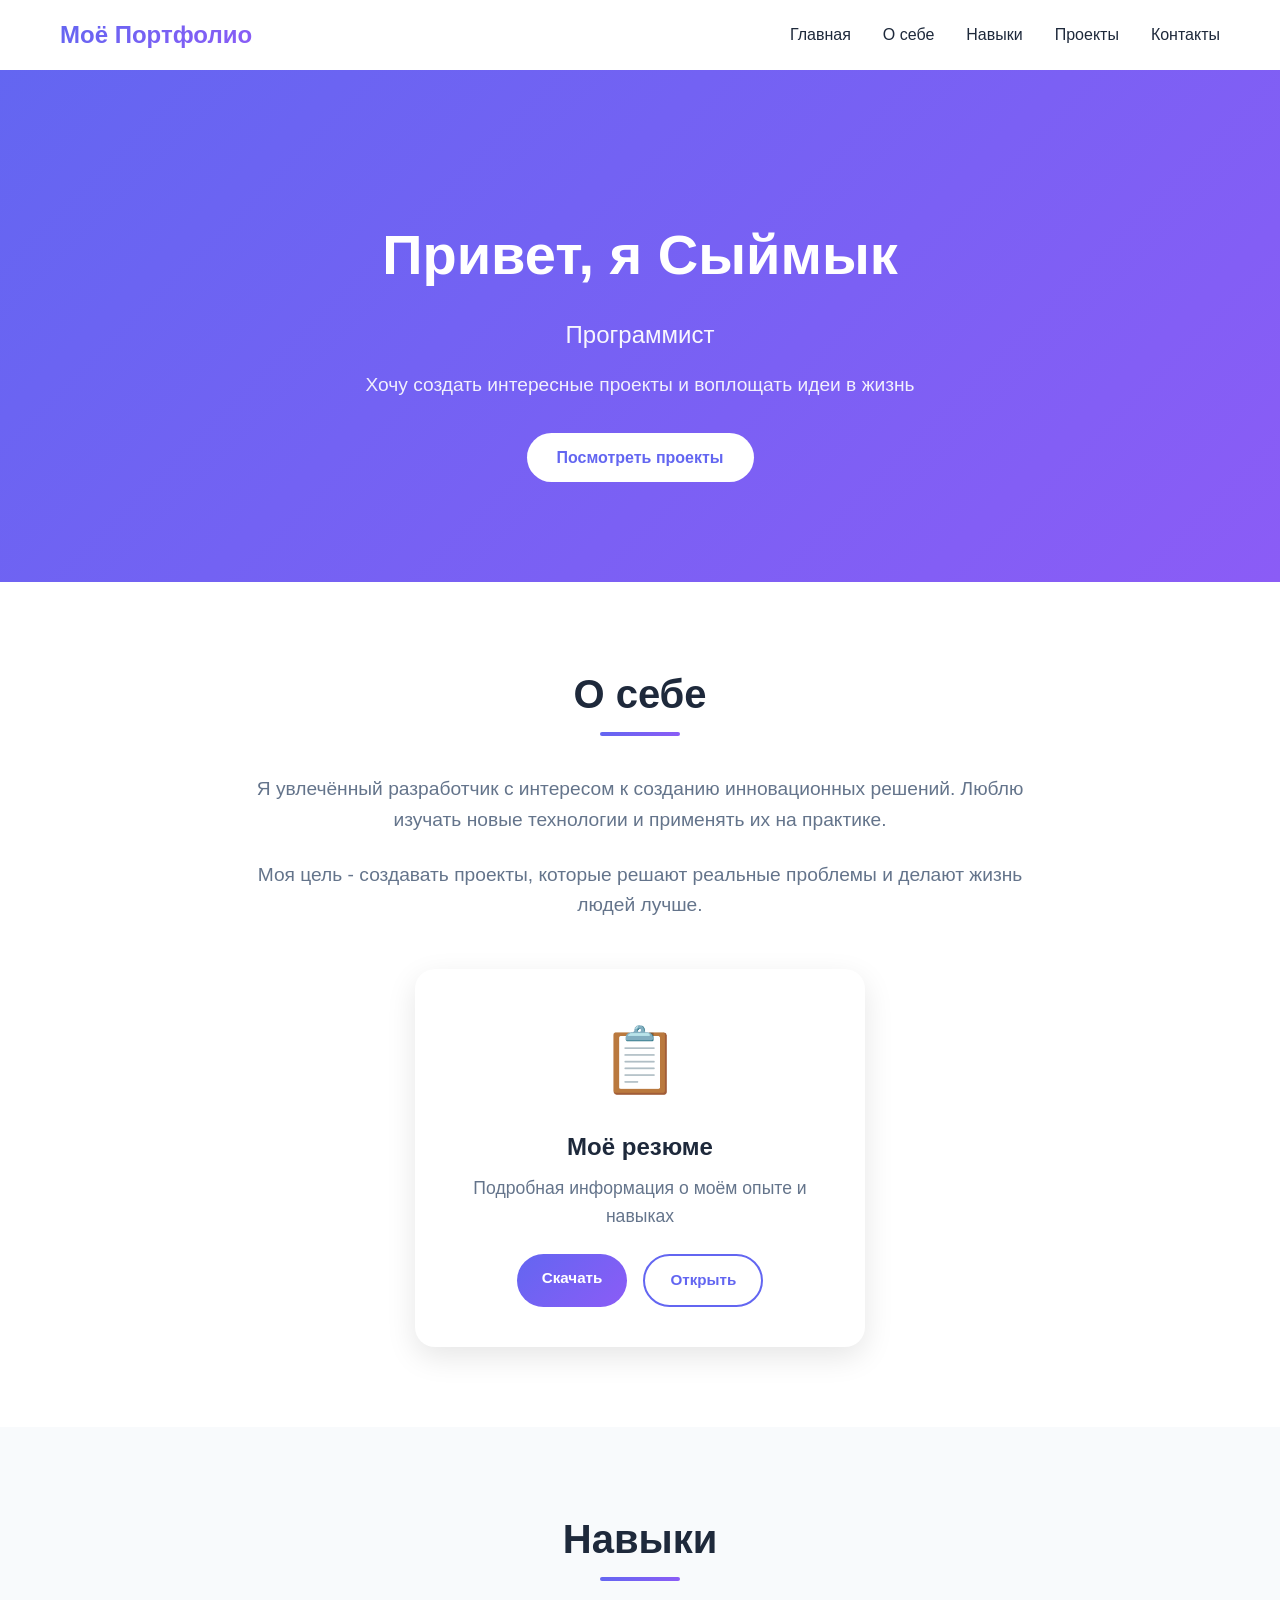
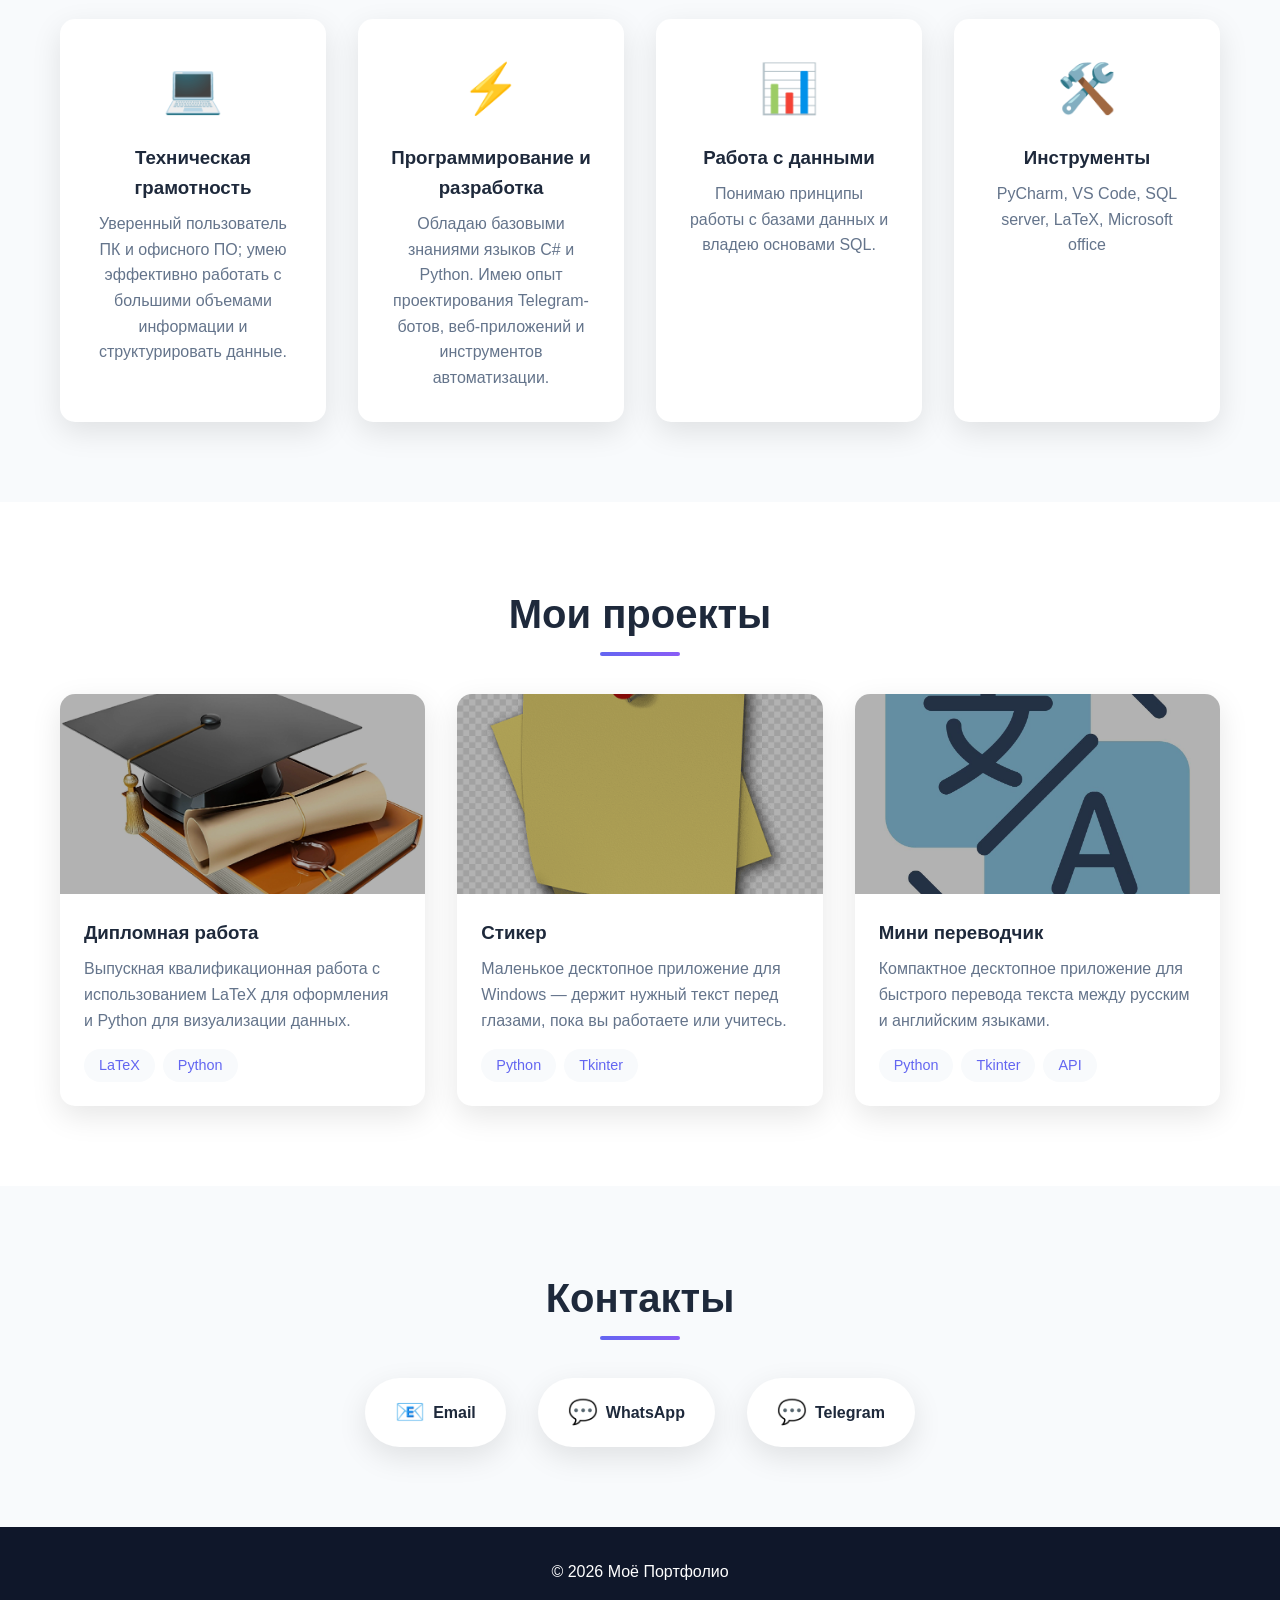
==== commit 7eeb7df2: "Update index.html" ====
--- a/index.html
+++ b/index.html
@@ -99,7 +99,7 @@
                     <div class="project-overlay"></div>
                 </div>
                 <div class="project-content">
-                    <h3 class="project-title-clickable" onclick="openModal('modal-diplom')">Дипломная работа</h3>
+                    <h3 class="project-title-clickable" onclick="openModal('modal-diplom')">Дипломная работа<span class="tag-coming"></span></h3></h3>
                     <p>Выпускная квалификационная работа с использованием LaTeX для оформления и Python для визуализации данных.</p>
                     <div class="project-tags">
                         <span class="tag">LaTeX</span>
@@ -108,36 +108,39 @@
                 </div>
             </div>
 
-            <div class="project-card project-card-disabled">
+
+            <div class="project-card">
                 <div class="project-image">
-                    <img src="images/stiker.png" alt="Мини-стикер" class="project-img" style="filter: grayscale(1);">
+                    <img src="images/stiker.png" alt="Стикер" class="project-img">
                     <div class="project-overlay"></div>
                 </div>
                 <div class="project-content">
-                    <h3 style="color: var(--text-light);">Мини-стикер <span class="tag-coming">Скоро!</span></h3>
-                    <p>«Когда что-то учишь, стикеры — незаменимая вещь. Электронные стикеры всегда под рукой».</p>
-                    <div class="project-tags" style="opacity: 0.5;">
+                    <h3 class="project-title-clickable" onclick="openModal('modal-sticker')">Стикер <span class="tag-coming"></span></h3>
+                    <p>Маленькое десктопное приложение для Windows — держит нужный текст перед глазами, пока вы работаете или учитесь.</p>
+                    <div class="project-tags">
                         <span class="tag">Python</span>
                         <span class="tag">Tkinter</span>
                     </div>
-                </div>
-            </div>
-
-            <div class="project-card project-card-disabled">
+
+                </div>
+            </div>
+
+            <div class="project-card">
                 <div class="project-image">
-                    <img src="images/translation.jpg" alt="Мини-переводчик" class="project-img" style="filter: grayscale(1);">
+                    <img src="images/translation.jpg" alt="Стикер" class="project-img">
                     <div class="project-overlay"></div>
                 </div>
                 <div class="project-content">
-                    <h3 style="color: var(--text-light);">Мини-переводчик <span class="tag-coming">Скоро!</span></h3>
-                    <p>«Ваш быстрый доступ к переводу в компактном формате. Ничего лишнего — только смысл».</p>
-                    <div class="project-tags" style="opacity: 0.5;">
-                        <span class="tag">React</span>
+                    <h3 class="project-title-clickable" onclick="openModal('modal-translator')">Мини переводчик <span class="tag-coming"></span></h3>
+                    <p>Компактное десктопное приложение для быстрого перевода текста между русским и английским языками.</p>
+                    <div class="project-tags">
+                        <span class="tag">Python</span>
+                        <span class="tag">Tkinter</span>
                         <span class="tag">API</span>
                     </div>
-                </div>
-            </div>
-
+
+                </div>
+            </div>
         </div>
     </div>
 </section>
@@ -221,221 +224,248 @@
     </div>
 
     <!-- Модальное окно: Мини-стикер -->
+
     <div id="modal-sticker" class="modal">
         <div class="modal-content">
             <span class="modal-close" onclick="closeModal('modal-sticker')">&times;</span>
 
-            <h2>Мини-стикер</h2>
+            <h2>Стикер</h2>
 
             <div class="modal-section">
                 <h3>📝 Описание проекта</h3>
-                <p>Приложение для создания электронных стикеров с удобной систематизацией и возможностью быстрого доступа. Идеально подходит для запоминания информации и организации заметок при обучении.</p>
-
-                <p><strong>Основные функции:</strong></p>
+
+                <p>Небольшой pet-проект, который вырос из личной потребности: во время учёбы и работы с кодом постоянно не хватало способа держать подсказку или текущую задачу перед глазами — без необходимости переключаться между вкладками.</p>
+
+                <p><strong>Что реализовано:</strong></p>
                 <ul>
-                    <li>Создание и редактирование стикеров</li>
-                    <li>Категоризация по темам</li>
-                    <li>Поиск по содержимому</li>
-                    <li>Цветовая маркировка заметок</li>
-                    <li>Сохранение в локальном хранилище</li>
+                    <li>Окно всегда поверх других приложений — не мешает работе</li>
+                    <li>Автосохранение текста при закрытии и восстановление при следующем запуске</li>
+                    <li>Поддержка стандартных горячих клавиш: Ctrl+C, Ctrl+V, Ctrl+X, Ctrl+Z, Ctrl+A</li>
+                    <li>Контекстное меню по правой кнопке мыши</li>
+                    <li>Сборка в автономный <code>.exe</code> — установка не требуется</li>
                 </ul>
+
+                <p><strong>Чему научился:</strong> работа с Tkinter, упаковка Python-приложения в исполняемый файл через PyInstaller, проектирование минималистичного UI под конкретную задачу.</p>
             </div>
 
             <div class="modal-section">
                 <h3>🖼️ Скриншоты</h3>
                 <div class="modal-gallery">
-                    <img src="images/sticker-screen1.jpg" alt="Скриншот 1">
-                    <img src="images/sticker-screen2.jpg" alt="Скриншот 2">
-                    <img src="images/sticker-screen3.jpg" alt="Скриншот 3">
+                    <img src="images/img_3.png" alt="Скриншот 1">
+                    <img src="images/img_4.png" alt="Скриншот 2">
+                    <img src="images/img_5.png" alt="Скриншот 3">
                 </div>
             </div>
 
             <div class="modal-section">
                 <h3>💻 Фрагмент кода</h3>
-                <pre><code>import tkinter as tk
+                <button class="code-toggle-btn" onclick="toggleCode('code-sticker')">
+                    <span class="toggle-icon">▶</span>
+                </button>
+                <div id="code-sticker" class="code-block-collapsible" style="display: none;">
+                    <pre><code>import tkinter as tk
 from tkinter import messagebox
-import os
-
-def save_on_close():
+from deep_translator import GoogleTranslator
+
+def translate_text(event=None):
+    text = input_text.get("1.0", "end-1c").strip()
+    if not text:
+        return "break"
+
     try:
-        with open("task_data.txt", "w", encoding="utf-8") as f:
-            f.write(task_text.get("1.0", "end-1c"))
-    except Exception as e:
-        print(f"Ошибка сохранения: {e}")
-    root.destroy()
-
-
-def show_menu(event):
-    menu.post(event.x_root, event.y_root)
-
-def make_copy():
-    task_text.event_generate("<<Copy>>")
-
-def make_paste():
-    task_text.event_generate("<<Paste>>")
-
-def make_cut():
-    task_text.event_generate("<<Cut>>")
-
-def select_all():
-    task_text.tag_add("sel", "1.0", "end")
-    return "break"
-
-root = tk.Tk()
-root.title("Стикер")
-root.geometry("240x180")
-root.attributes("-topmost", True)
-root.configure(bg="#fff9c4")
-
-menu = tk.Menu(root, tearoff=0)
-menu.add_command(label="Копировать", command=make_copy)
-menu.add_command(label="Вставить", command=make_paste)
-menu.add_command(label="Вырезать", command=make_cut)
-menu.add_separator()
-menu.add_command(label="Выделить всё", command=select_all)
-
-
-tk.Label(root, text="ТЕКУЩАЯ ЗАДАЧА:", font=("Arial", 8, "bold"),
-         bg="#fff9c4", fg="#857700").pack(pady=(10, 0))
-
-
-task_text = tk.Text(root, font=("Segoe UI", 10), bg="#fff9c4",
-                    relief="flat", padx=10, pady=5, wrap="word",
-                    insertbackground="#857700", undo=True)
-task_text.pack(expand=True, fill="both")
-
-
-task_text.bind("<Button-3>", show_menu)
-
-
-task_text.bind("<Control-a>", select_all)
-task_text.bind("<Control-A>", select_all)
-
-
-if os.path.exists("task_data.txt"):
+        target = 'en' if direction_var.get() == 'RU → EN' else 'ru'
+        translated = GoogleTranslator(source='auto', target=target).translate(text)
+
+        output_text.config(state=tk.NORMAL)
+        output_text.delete("1.0", tk.END)
+        output_text.insert("1.0", translated)
+        output_text.config(state=tk.DISABLED)
+        return "break"
+    except Exception:
+        messagebox.showerror("Ошибка", "Проверьте подключение к интернету")
+        return "break"
+
+def swap_direction():
+    current = direction_var.get()
+    new = 'EN → RU' if current == 'RU → EN' else 'RU → EN'
+    direction_var.set(new)
+    direction_label.config(text=new)
+
+def make_copy_output(event=None):
     try:
-        with open("task_data.txt", "r", encoding="utf-8") as f:
-            task_text.insert("1.0", f.read())
+        text = output_text.get("1.0", "end-1c")
+        if text:
+            root.clipboard_clear()
+            root.clipboard_append(text)
     except:
         pass
-
-tk.Label(root,  font=("Arial", 7, "italic"),
-         bg="#fff9c4", fg="#b2a700").pack(side="bottom", pady=5)
-
-root.protocol("WM_DELETE_WINDOW", save_on_close)
-root.mainloop()
-
-                </code></pre>
-            </div>
+    return "break"
+
+root = tk.Tk()
+root.title("Переводчик")
+root.geometry("260x280")
+root.attributes("-topmost", True)
+root.configure(bg="#e3f2fd")
+
+direction_var = tk.StringVar(value='RU → EN')
+header_frame = tk.Frame(root, bg="#e3f2fd")
+header_frame.pack(pady=(8, 0))
+
+direction_label = tk.Label(header_frame, text='RU → EN', font=("Arial", 9, "bold"),
+                           bg="#e3f2fd", fg="#1565c0")
+direction_label.pack(side=tk.LEFT, padx=5)
+
+swap_btn = tk.Button(header_frame, text="⇄", command=swap_direction,
+                     bg="#bbdefb", fg="#1565c0", font=("Arial", 9, "bold"),
+                     relief="flat", cursor="hand2", width=2, bd=0)
+swap_btn.pack(side=tk.LEFT)
+
+input_text = tk.Text(root, font=("Segoe UI", 9), bg="#ffffff", height=4, bd=0,
+                     highlightthickness=1, highlightbackground="#90caf9")
+input_text.pack(padx=10, pady=(5, 3), fill="both", expand=True)
+input_text.bind("<Return>", translate_text)
+
+translate_btn = tk.Button(root, text="Перевести", command=translate_text,
+                          bg="#1976d2", fg="white", font=("Arial", 8, "bold"),
+                          relief="flat", cursor="hand2", width=12, bd=0)
+translate_btn.pack(pady=3)
+
+output_text = tk.Text(root, font=("Segoe UI", 9), bg="#bbdefb", height=4, bd=0,
+                      state=tk.DISABLED, highlightthickness=1,
+                      highlightbackground="#90caf9", fg="#0d47a1")
+output_text.pack(padx=10, pady=(0, 5), fill="both", expand=True)
+
+root.mainloop()  </code></pre>
+                </div>
+            </div>
+
 
             <div class="modal-section">
                 <h3>🛠️ Технологии</h3>
                 <div class="project-tags">
-                    <span class="tag">PyCharm</span>
-                    <span class="tag">Tkinter</span>
-                    <span class="tag"></span>
-                    <span class="tag">LocalStorage</span>
+                    <a href="https://www.python.org/" target="_blank" rel="noopener noreferrer" class="tag-link">
+                        <span class="tag">Python</span>
+                    </a>
+                    <a href="https://docs.python.org/3/library/tkinter.html" target="_blank" rel="noopener noreferrer" class="tag-link">
+                        <span class="tag">Tkinter</span>
+                    </a>
+                    <a href="https://pyinstaller.org/" target="_blank" rel="noopener noreferrer" class="tag-link">
+                        <span class="tag">PyInstaller</span>
+                    </a>
                 </div>
             </div>
 
             <div class="modal-section">
                 <h3>📥 Скачать приложение</h3>
-                <a href="files/mini-sticker.zip" download class="btn btn-download-modal">💾 Скачать .exe</a>
-                <p class="download-note">Размер: 2.5 MB | Windows 10/11</p>
-            </div>
-
-            <div class="modal-section">
-                <h3>🔗 Ссылки</h3>
-                <div class="modal-links">
-                    <a href="https://github.com/yourusername/mini-sticker" target="_blank" class="modal-link">💻 GitHub</a>
-                    <a href="demo-sticker.html" target="_blank" class="modal-link">🌐 Демо</a>
-                </div>
+                <div class="resume-buttons" style="justify-content: flex-start; gap: 15px;">
+                    <a href="https://t.me/v_kode_i_zhizni/4" target="_blank" class="btn btn-download-modal">💾 Скачать .exe (Telegram)</a>
+                    <a href="https://t.me/v_kode_i_zhizni" target="_blank" class="btn btn-view-resume">📢 Мой канал</a>
+                </div>
+                <p class="download-note" style="margin-top: 10px;">Размер: 8.0 MB | Windows 10/11</p>
             </div>
         </div>
     </div>
 
     <!-- Модальное окно: Мини-переводчик -->
     <div id="modal-translator" class="modal">
-        <div class="modal-content">
-            <span class="modal-close" onclick="closeModal('modal-translator')">&times;</span>
-
-            <h2>Мини-переводчик</h2>
-
-            <div class="modal-section">
-                <h3>📝 Описание проекта</h3>
-                <p>Компактное приложение для быстрого перевода текста между различными языками. Минималистичный интерфейс позволяет сосредоточиться на самом важном — получении точного перевода.</p>
-
-                <p><strong>Основные возможности:</strong></p>
-                <ul>
-                    <li>Перевод между 50+ языками</li>
-                    <li>Мгновенный результат</li>
-                    <li>История переводов</li>
-                    <li>Копирование одним кликом</li>
-                    <li>Работа без интернета</li>
-                </ul>
-            </div>
-
-            <div class="modal-section">
-                <h3>🖼️ Скриншоты</h3>
-                <div class="modal-gallery">
-                    <img src="images/translator-screen1.jpg" alt="Скриншот 1">
-                    <img src="images/translator-screen2.jpg" alt="Скриншот 2">
-                    <img src="images/translator-screen3.jpg" alt="Скриншот 3">
-                </div>
-            </div>
-
-            <div class="modal-section">
-                <h3>💻 Фрагмент кода</h3>
-                <pre><code>import React, { useState } from 'react';
-
-function Translator() {
-    const [text, setText] = useState('');
-    const [translation, setTranslation] = useState('');
-
-    const translateText = async () => {
-        const response = await fetch('/api/translate', {
-            method: 'POST',
-            body: JSON.stringify({ text, target: 'ru' })
-        });
-        const data = await response.json();
-        setTranslation(data.translation);
-    };
-
-    return (
-        &lt;div&gt;
-            &lt;textarea value={text} onChange={(e) =&gt; setText(e.target.value)} /&gt;
-            &lt;button onClick={translateText}&gt;Translate&lt;/button&gt;
-            &lt;p&gt;{translation}&lt;/p&gt;
-        &lt;/div&gt;
-    );
-}</code></pre>
-            </div>
-
-            <div class="modal-section">
-                <h3>🛠️ Технологии</h3>
-                <div class="project-tags">
-                    <span class="tag">React</span>
-                    <span class="tag">JavaScript</span>
-                    <span class="tag">Translation API</span>
-                    <span class="tag">CSS3</span>
-                </div>
-            </div>
-
-            <div class="modal-section">
-                <h3>📥 Скачать приложение</h3>
-                <a href="files/mini-translator.exe" download class="btn btn-download-modal">💾 Скачать .exe</a>
-                <p class="download-note">Размер: 3.2 MB | Windows 10/11</p>
-            </div>
-
-            <div class="modal-section">
-                <h3>🔗 Ссылки</h3>
-                <div class="modal-links">
-                    <a href="https://github.com/yourusername/mini-translator" target="_blank" class="modal-link">💻 GitHub</a>
-                    <a href="demo-translator.html" target="_blank" class="modal-link">🌐 Демо</a>
-                </div>
-            </div>
-        </div>
-    </div>
+    <div class="modal-content">
+        <span class="modal-close" onclick="closeModal('modal-translator')">&times;</span>
+
+        <h2>Мини-переводчик</h2>
+
+        <div class="modal-section">
+            <h3>📝 Описание проекта</h3>
+
+            <p>При разработке кода приходится создавать десятки переменных, и хорошим тоном считается именование на английском языке. Чтобы не прерывать рабочий процесс поиском перевода в браузере, я создал этот компактный инструмент. Он позволяет мгновенно подобрать точное название для переменной или функции, не закрывая окно IDE</p>
+
+            <p><strong>Что реализовано:</strong></p>
+            <ul>
+                <li>Мгновенный перевод через API Google Translator</li>
+                <li>Окно всегда поверх других окон (Topmost) для удобства работы с кодом</li>
+                <li>Быстрая смена направления перевода (RU ↔ EN) одной кнопкой</li>
+                <li>Полноценная поддержка горячих клавиш и контекстного меню</li>
+                <li>Минималистичный дизайн</li>
+            </ul>
+
+            <p><strong>Чему научился:</strong> интеграция сторонних API (библиотека <code>deep_translator</code>), работа с многострочными текстовыми полями в Tkinter, обработка исключений при отсутствии сети и кастомизация UI элементов.</p>
+        </div>
+
+        <div class="modal-section">
+            <h3>🖼️ Скриншоты</h3>
+            <div class="modal-gallery">
+                <img src="images/translator_1.png" >
+                <img src="images/translator_2.png" >
+                <img src="images/translator_3.png" >
+
+            </div>
+        </div>
+
+        <div class="modal-section">
+            <h3>💻 Фрагмент кода</h3>
+            <button class="code-toggle-btn" onclick="toggleCode('code-translator')">
+                <span class="toggle-icon">▶</span>
+            </button>
+            <div id="code-translator" class="code-block-collapsible" style="display: none;">
+                <pre><code>import tkinter as tk
+from deep_translator import GoogleTranslator
+
+def translate_text(event=None):
+    text = input_text.get("1.0", "end-1c").strip()
+    if not text: return "break"
+
+    try:
+        target = 'en' if direction_var.get() == 'RU → EN' else 'ru'
+        translated = GoogleTranslator(source='auto', target=target).translate(text)
+
+        output_text.config(state=tk.NORMAL)
+        output_text.delete("1.0", tk.END)
+        output_text.insert("1.0", translated)
+        output_text.config(state=tk.DISABLED)
+    except Exception:
+        pass
+    return "break"
+
+
+root = tk.Tk()
+root.title("Переводчик")
+root.geometry("260x280")
+root.attributes("-topmost", True)
+root.configure(bg="#e3f2fd")
+
+
+input_text = tk.Text(root, height=4, bd=0, highlightthickness=1)
+input_text.bind("<Return>", translate_text)
+input_text.pack(padx=10, pady=5, fill="both", expand=True)
+
+root.mainloop()  </code></pre>
+            </div>
+        </div>
+
+        <div class="modal-section">
+            <h3>🛠️ Технологии</h3>
+            <div class="project-tags">
+                <a href="https://www.python.org/" target="_blank" rel="noopener noreferrer" class="tag-link">
+                    <span class="tag">Python</span>
+                </a>
+                <a href="https://pypi.org/project/deep-translator/" target="_blank" rel="noopener noreferrer" class="tag-link">
+                    <span class="tag">Deep Translator API</span>
+                </a>
+                <a href="https://docs.python.org/3/library/tkinter.html" target="_blank" rel="noopener noreferrer" class="tag-link">
+                    <span class="tag">Tkinter UI</span>
+                </a>
+            </div>
+        </div>
+
+        <div class="modal-section">
+            <h3>📥 Скачать приложение</h3>
+            <div class="resume-buttons" style="justify-content: flex-start; gap: 15px;">
+                <a href="https://t.me/v_kode_i_zhizni/5" target="_blank" class="btn btn-download-modal">💾 Скачать .exe (Telegram)</a>
+                <a href="https://t.me/v_kode_i_zhizni" target="_blank" class="btn btn-view-resume">📢 Мой канал</a>
+            </div>
+            <p class="download-note" style="margin-top: 10px;">Размер: ~13.5 MB | Windows 10/11</p>
+        </div>
+    </div>
+</div>
 
     <!-- Контакты -->
     <section id="contact" class="section section-alt">
@@ -448,11 +478,11 @@
                         <span class="contact-icon">📧</span>
                         Email
                     </a>
-                    <a href="https://wa.me/996703633725" class="contact-link" target="_blank">
+                    <a href="https://wa.me/996703633725?text=Я%20с%20сайта" class="contact-link" target="_blank">
                         <span class="contact-icon">💬</span>
                         WhatsApp
                     </a>
-                    <a href="https://t.me/s_y_i_m_y_k" target="_blank" class="contact-link">
+                    <a href="https://t.me/Syimyk_03kg?text=Я%20с%20сайта" target="_blank" class="contact-link">
                         <span class="contact-icon">💬</span>
                         Telegram
                     </a>
@@ -470,4 +500,4 @@
 
     <script src="script.js"></script>
 </body>
-</html>+</html>
